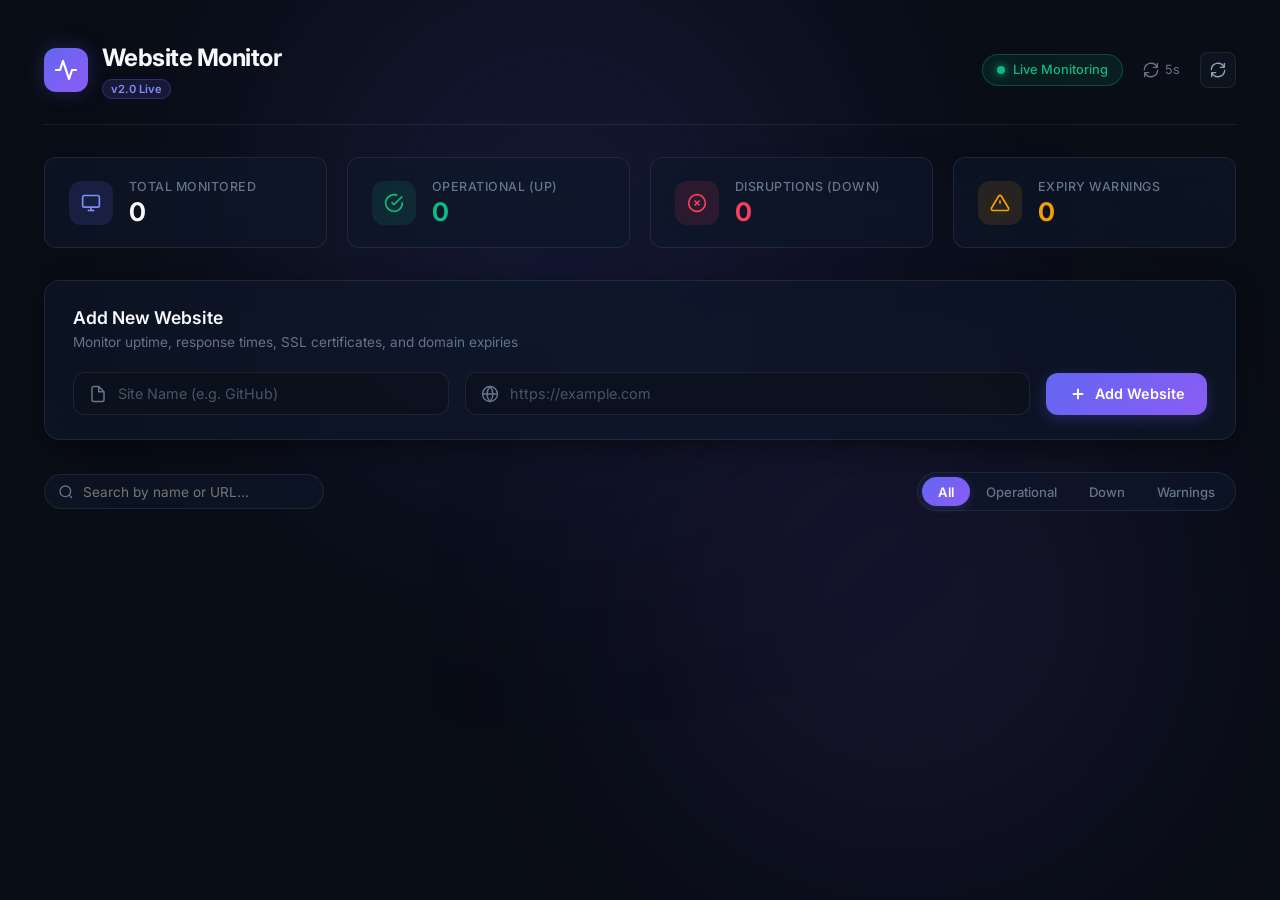
==== frontend/index.html @ 35b1d9a3 "Initial commit - uptime monitor" ====
<!DOCTYPE html>
<html lang="en">
<head>
    <meta charset="UTF-8">
    <meta name="viewport" content="width=device-width, initial-scale=1.0">
    <title>Website Monitor | Pinger</title>
    <!-- Google Fonts -->
    <link rel="preconnect" href="https://fonts.googleapis.com">
    <link rel="preconnect" href="https://fonts.gstatic.com" crossorigin>
    <link href="https://fonts.googleapis.com/css2?family=Inter:wght@300;400;500;600;700;800&display=swap" rel="stylesheet">
    <!-- Custom Styles -->
    <link rel="stylesheet" href="style.css?v=2">
<script src="app.js?v=2"></script>
</head>
<body>
    <!-- Background glow effects -->
    <div class="bg-glow bg-glow-1"></div>
    <div class="bg-glow bg-glow-2"></div>

    <div class="app-container">
        <!-- HEADER -->
        <header class="header">
            <div class="brand">
                <div class="logo-icon">
                    <svg width="24" height="24" viewBox="0 0 24 24" fill="none" stroke="currentColor" stroke-width="2.2" stroke-linecap="round" stroke-linejoin="round">
                        <polyline points="22 12 18 12 15 21 9 3 6 12 2 12"></polyline>
                    </svg>
                </div>
                <div class="brand-text">
                    <h1>Website Monitor</h1>
                    <span class="version-badge">v2.0 Live</span>
                </div>
            </div>
            <div class="header-controls">
                <div class="live-status">
                    <span class="pulse-dot"></span>
                    <span class="live-text">Live Monitoring</span>
                </div>
                <div class="refresh-indicator">
                    <svg class="refresh-spinner" width="16" height="16" viewBox="0 0 24 24" fill="none" stroke="currentColor" stroke-width="2" stroke-linecap="round" stroke-linejoin="round">
                        <path d="M21.5 2v6h-6M2.5 22v-6h6M2 11.5a10 10 0 0 1 18.8-4.3M22 12.5a10 10 0 0 1-18.8 4.2"/>
                    </svg>
                    <span id="countdownText">5s</span>
                </div>
                <button id="manualRefreshBtn" class="icon-btn" title="Refresh Now" onclick="forceRefresh()">
                    <svg width="16" height="16" viewBox="0 0 24 24" fill="none" stroke="currentColor" stroke-width="2" stroke-linecap="round" stroke-linejoin="round">
                        <path d="M21.5 2v6h-6M2.5 22v-6h6M2 11.5a10 10 0 0 1 18.8-4.3M22 12.5a10 10 0 0 1-18.8 4.2"/>
                    </svg>
                </button>
            </div>
        </header>

        <!-- DASHBOARD STATS OVERVIEW -->
        <section class="stats-section">
            <div class="stat-card">
                <div class="stat-icon icon-total">
                    <svg width="20" height="20" viewBox="0 0 24 24" fill="none" stroke="currentColor" stroke-width="2">
                        <rect x="2" y="3" width="20" height="14" rx="2" ry="2"></rect>
                        <line x1="8" y1="21" x2="16" y2="21"></line>
                        <line x1="12" y1="17" x2="12" y2="21"></line>
                    </svg>
                </div>
                <div class="stat-info">
                    <span class="stat-label">Total Monitored</span>
                    <span class="stat-value" id="statTotal">0</span>
                </div>
            </div>

            <div class="stat-card">
                <div class="stat-icon icon-up">
                    <svg width="20" height="20" viewBox="0 0 24 24" fill="none" stroke="currentColor" stroke-width="2">
                        <path d="M22 11.08V12a10 10 0 1 1-5.93-9.14"></path>
                        <polyline points="22 4 12 14.01 9 11.01"></polyline>
                    </svg>
                </div>
                <div class="stat-info">
                    <span class="stat-label">Operational (UP)</span>
                    <span class="stat-value text-success" id="statUp">0</span>
                </div>
            </div>

            <div class="stat-card">
                <div class="stat-icon icon-down">
                    <svg width="20" height="20" viewBox="0 0 24 24" fill="none" stroke="currentColor" stroke-width="2">
                        <circle cx="12" cy="12" r="10"></circle>
                        <line x1="15" y1="9" x2="9" y2="15"></line>
                        <line x1="9" y1="9" x2="15" y2="15"></line>
                    </svg>
                </div>
                <div class="stat-info">
                    <span class="stat-label">Disruptions (DOWN)</span>
                    <span class="stat-value text-danger" id="statDown">0</span>
                </div>
            </div>

            <div class="stat-card">
                <div class="stat-icon icon-warning">
                    <svg width="20" height="20" viewBox="0 0 24 24" fill="none" stroke="currentColor" stroke-width="2">
                        <path d="M10.29 3.86L1.82 18a2 2 0 0 0 1.71 3h16.94a2 2 0 0 0 1.71-3L13.71 3.86a2 2 0 0 0-3.42 0z"></path>
                        <line x1="12" y1="9" x2="12" y2="13"></line>
                        <line x1="12" y1="17" x2="12.01" y2="17"></line>
                    </svg>
                </div>
                <div class="stat-info">
                    <span class="stat-label">Expiry Warnings</span>
                    <span class="stat-value text-warning" id="statWarning">0</span>
                </div>
            </div>
        </section>

        <!-- ADD SITE FORM PANEL -->
        <section class="add-site-panel glass-panel">
            <div class="panel-header">
                <h3>Add New Website</h3>
                <p>Monitor uptime, response times, SSL certificates, and domain expiries</p>
            </div>
            <form id="addSiteForm" onsubmit="handleAddSite(event)" class="add-site-form">
                <div class="input-group">
                    <div class="input-icon">
                        <svg width="18" height="18" viewBox="0 0 24 24" fill="none" stroke="currentColor" stroke-width="2">
                            <path d="M13 2H6a2 2 0 0 0-2 2v16a2 2 0 0 0 2 2h12a2 2 0 0 0 2-2V9z"></path>
                            <polyline points="13 2 13 9 20 9"></polyline>
                        </svg>
                    </div>
                    <input type="text" id="siteName" placeholder="Site Name (e.g. GitHub)" required autocomplete="off">
                </div>

                <div class="input-group">
                    <div class="input-icon">
                        <svg width="18" height="18" viewBox="0 0 24 24" fill="none" stroke="currentColor" stroke-width="2">
                            <circle cx="12" cy="12" r="10"></circle>
                            <line x1="2" y1="12" x2="22" y2="12"></line>
                            <path d="M12 2a15.3 15.3 0 0 1 4 10 15.3 15.3 0 0 1-4 10 15.3 15.3 0 0 1-4-10 15.3 15.3 0 0 1 4-10z"></path>
                        </svg>
                    </div>
                    <input type="url" id="siteUrl" placeholder="https://example.com" required autocomplete="off">
                </div>

                <button type="submit" id="submitBtn" class="btn btn-primary">
                    <svg class="btn-icon" width="18" height="18" viewBox="0 0 24 24" fill="none" stroke="currentColor" stroke-width="2.5">
                        <line x1="12" y1="5" x2="12" y2="19"></line>
                        <line x1="5" y1="12" x2="19" y2="12"></line>
                    </svg>
                    <span>Add Website</span>
                </button>
            </form>
        </section>
        
        <!-- CONTROLS & FILTER TOOLBAR -->
        <section class="toolbar">
            <div class="search-box">
                <svg width="16" height="16" viewBox="0 0 24 24" fill="none" stroke="currentColor" stroke-width="2">
                    <circle cx="11" cy="11" r="8"></circle>
                    <line x1="21" y1="21" x2="16.65" y2="16.65"></line>
                </svg>
                <input type="text" id="searchInput" placeholder="Search by name or URL..." oninput="handleSearch()">
            </div>

            <div class="filter-tabs">
                <button class="filter-btn active" data-filter="all" onclick="setFilter('all')">All</button>
                <button class="filter-btn" data-filter="up" onclick="setFilter('up')">Operational</button>
                <button class="filter-btn" data-filter="down" onclick="setFilter('down')">Down</button>
                <button class="filter-btn" data-filter="warning" onclick="setFilter('warning')">Warnings</button>
            </div>
        </section>

        <!-- CARDS GRID -->
        <main class="main-content">
            <!-- Loading Skeleton -->
            <div id="loadingSkeleton" class="sites-grid hidden">
                <div class="card-skeleton"></div>
                <div class="card-skeleton"></div>
                <div class="card-skeleton"></div>
            </div>

            <!-- Empty State -->
            <div id="emptyState" class="empty-state hidden">
                <div class="empty-icon">
                    <svg width="48" height="48" viewBox="0 0 24 24" fill="none" stroke="currentColor" stroke-width="1.5">
                        <circle cx="12" cy="12" r="10"></circle>
                        <line x1="12" y1="8" x2="12" y2="12"></line>
                        <line x1="12" y1="16" x2="12.01" y2="16"></line>
                    </svg>
                </div>
                <h3>No websites found</h3>
                <p id="emptyStateMsg">Add your first website above to start monitoring status, SSL, and domain health.</p>
            </div>

            <!-- Sites Cards Grid -->
            <div class="sites-grid" id="sites"></div>


    <!-- ✅ LOGS MODAL OVERLAY VIEW -->
    <div id="logsModal" class="modal-backdrop hidden">
        <div class="modal glass-panel">
            <div class="modal-header" style="justify-content: space-between;">
                <h3 id="logsModalTitle" style="font-size: 1.15rem; font-weight: 700;">Site Logs</h3>
                <button class="icon-btn" onclick="closeLogs()" style="width: 32px; height: 32px; font-size: 1.2rem;">&times;</button>
            </div>
            <div class="modal-body" style="max-height: 60vh; overflow-y: auto;">
                <div id="logsContainer"></div>
            </div>
            <div class="modal-footer">
                <button class="btn btn-secondary" onclick="closeLogs()">Close</button>
            </div>
        </div>
    </div>
        </main>
    </div>

    <!-- DELETE CONFIRMATION MODAL -->
    <div id="deleteModal" class="modal-backdrop hidden">
        <div class="modal glass-panel">
            <div class="modal-header">
                <div class="modal-warning-icon">
                    <svg width="24" height="24" viewBox="0 0 24 24" fill="none" stroke="currentColor" stroke-width="2">
                        <path d="M3 6h18"></path>
                        <path d="M19 6v14a2 2 0 0 1-2 2H7a2 2 0 0 1-2-2V6m3 0V4a2 2 0 0 1 2-2h4a2 2 0 0 1 2 2v2"></path>
                    </svg>
                </div>
                <h3>Delete Website</h3>
            </div>
            <div class="modal-body">
                <p>Are you sure you want to delete <strong id="deleteTargetName">site</strong>?</p>
                <p class="modal-subtext">This action cannot be undone and monitoring history will be removed.</p>
            </div>
            <div class="modal-footer">
                <button class="btn btn-secondary" onclick="closeDeleteModal()">Cancel</button>
                <button class="btn btn-danger" id="confirmDeleteBtn">Delete Website</button>
            </div>
        </div>
    </div>

    <!-- TOAST NOTIFICATION CONTAINER -->
    <div id="toastContainer" class="toast-container"></div>

    <script src="app.js"></script>
</body>
</html>
---- frontend/style.css ----
/* ==========================================================================
   PINGER - MODERN DARK SAAS DASHBOARD STYLES
   ========================================================================== */

/* --------------------------------------------------------------------------
   1. DESIGN TOKENS & RESET
   -------------------------------------------------------------------------- */
:root {
    /* Color Palette */
    --bg-dark: #090d16;
    --bg-surface: rgba(15, 23, 42, 0.65);
    --bg-surface-hover: rgba(30, 41, 59, 0.75);
    --bg-card: rgba(17, 24, 39, 0.6);
    --bg-card-hover: rgba(30, 41, 59, 0.75);
    --bg-glass-modal: rgba(15, 23, 42, 0.85);

    /* Text Colors */
    --text-primary: #f8fafc;
    --text-secondary: #94a3b8;
    --text-muted: #64748b;
    --text-dim: #475569;

    /* Accent & Brand Colors */
    --primary: #6366f1;
    --primary-hover: #4f46e5;
    --primary-glow: rgba(99, 102, 241, 0.25);
    --accent-gradient: linear-gradient(135deg, #6366f1 0%, #8b5cf6 100%);
    --card-border-gradient: linear-gradient(135deg, rgba(255,255,255,0.12) 0%, rgba(255,255,255,0.03) 100%);

    /* Status Colors */
    --success: #10b981;
    --success-bg: rgba(16, 185, 129, 0.12);
    --success-border: rgba(16, 185, 129, 0.3);
    --success-glow: rgba(16, 185, 129, 0.25);

    --danger: #f43f5e;
    --danger-bg: rgba(244, 63, 94, 0.12);
    --danger-border: rgba(244, 63, 94, 0.3);
    --danger-glow: rgba(244, 63, 94, 0.25);

    --warning: #f59e0b;
    --warning-bg: rgba(245, 158, 11, 0.12);
    --warning-border: rgba(245, 158, 11, 0.3);
    --warning-glow: rgba(245, 158, 11, 0.25);

    /* Layout & Spacing */
    --border-radius-sm: 8px;
    --border-radius-md: 12px;
    --border-radius-lg: 16px;
    --border-radius-xl: 24px;
    --border-color: rgba(255, 255, 255, 0.08);
    --border-color-light: rgba(255, 255, 255, 0.12);

    /* Shadows & Effects */
    --shadow-sm: 0 2px 8px rgba(0, 0, 0, 0.3);
    --shadow-md: 0 8px 24px rgba(0, 0, 0, 0.4);
    --shadow-lg: 0 16px 40px rgba(0, 0, 0, 0.5);
    --glass-backdrop: blur(16px);
}

* {
    margin: 0;
    padding: 0;
    box-sizing: border-box;
}

body {
    font-family: 'Inter', -apple-system, BlinkMacSystemFont, 'Segoe UI', Roboto, sans-serif;
    background-color: var(--bg-dark);
    color: var(--text-primary);
    min-height: 100vh;
    line-height: 1.5;
    overflow-x: hidden;
    position: relative;
    -webkit-font-smoothing: antialiased;
}

/* Background Ambient Glows */
.bg-glow {
    position: fixed;
    border-radius: 50%;
    filter: blur(140px);
    z-index: 0;
    pointer-events: none;
    opacity: 0.35;
}

.bg-glow-1 {
    top: -10%;
    left: 20%;
    width: 600px;
    height: 600px;
    background: radial-gradient(circle, #6366f1 0%, rgba(99, 102, 241, 0) 70%);
}

.bg-glow-2 {
    bottom: 5%;
    right: 10%;
    width: 500px;
    height: 500px;
    background: radial-gradient(circle, #8b5cf6 0%, rgba(139, 92, 246, 0) 70%);
}

/* --------------------------------------------------------------------------
   2. MAIN CONTAINER & LAYOUT
   -------------------------------------------------------------------------- */
.app-container {
    max-width: 1240px;
    margin: 0 auto;
    padding: 2.5rem 1.5rem 4rem;
    position: relative;
    z-index: 1;
}

/* GLASS PANEL UTILITY */
.glass-panel {
    background: var(--bg-surface);
    backdrop-filter: var(--glass-backdrop);
    -webkit-backdrop-filter: var(--glass-backdrop);
    border: 1px solid var(--border-color);
    border-radius: var(--border-radius-lg);
    box-shadow: var(--shadow-md);
}

/* --------------------------------------------------------------------------
   3. HEADER BAR
   -------------------------------------------------------------------------- */
.header {
    display: flex;
    align-items: center;
    justify-content: space-between;
    margin-bottom: 2rem;
    padding-bottom: 1.5rem;
    border-bottom: 1px solid var(--border-color);
}

.brand {
    display: flex;
    align-items: center;
    gap: 0.85rem;
}

.logo-icon {
    width: 44px;
    height: 44px;
    border-radius: var(--border-radius-md);
    background: var(--accent-gradient);
    display: flex;
    align-items: center;
    justify-content: center;
    color: #ffffff;
    box-shadow: 0 0 20px var(--primary-glow);
}

.brand-text h1 {
    font-size: 1.5rem;
    font-weight: 700;
    letter-spacing: -0.02em;
    color: var(--text-primary);
    display: flex;
    align-items: center;
    gap: 0.5rem;
}

.version-badge {
    font-size: 0.7rem;
    font-weight: 600;
    background: rgba(99, 102, 241, 0.15);
    color: #818cf8;
    border: 1px solid rgba(99, 102, 241, 0.3);
    padding: 2px 8px;
    border-radius: 20px;
    vertical-align: middle;
}

.header-controls {
    display: flex;
    align-items: center;
    gap: 1.25rem;
}

.live-status {
    display: flex;
    align-items: center;
    gap: 0.5rem;
    background: rgba(16, 185, 129, 0.1);
    border: 1px solid var(--success-border);
    padding: 0.35rem 0.85rem;
    border-radius: 20px;
    font-size: 0.8rem;
    font-weight: 500;
    color: var(--success);
}

.pulse-dot {
    width: 8px;
    height: 8px;
    border-radius: 50%;
    background-color: var(--success);
    box-shadow: 0 0 10px var(--success);
    animation: pulse 1.8s infinite;
}

@keyframes pulse {
    0% { transform: scale(0.95); box-shadow: 0 0 0 0 rgba(16, 185, 129, 0.7); }
    70% { transform: scale(1.1); box-shadow: 0 0 0 8px rgba(16, 185, 129, 0); }
    100% { transform: scale(0.95); box-shadow: 0 0 0 0 rgba(16, 185, 129, 0); }
}

.refresh-indicator {
    display: flex;
    align-items: center;
    gap: 0.4rem;
    font-size: 0.8rem;
    color: var(--text-muted);
}

.refresh-spinner {
    animation: spin 8s linear infinite;
}

@keyframes spin {
    from { transform: rotate(0deg); }
    to { transform: rotate(360deg); }
}

.icon-btn {
    background: var(--bg-card);
    border: 1px solid var(--border-color);
    color: var(--text-secondary);
    width: 36px;
    height: 36px;
    border-radius: var(--border-radius-sm);
    display: flex;
    align-items: center;
    justify-content: center;
    cursor: pointer;
    transition: all 0.2s ease;
}

.icon-btn:hover {
    background: var(--bg-card-hover);
    color: var(--text-primary);
    border-color: var(--border-color-light);
    transform: translateY(-1px);
}

/* --------------------------------------------------------------------------
   4. STATS SECTION
   -------------------------------------------------------------------------- */
.stats-section {
    display: grid;
    grid-template-columns: repeat(4, 1fr);
    gap: 1.25rem;
    margin-bottom: 2rem;
}

.stat-card {
    background: var(--bg-surface);
    backdrop-filter: var(--glass-backdrop);
    border: 1px solid var(--border-color);
    border-radius: var(--border-radius-md);
    padding: 1.25rem 1.5rem;
    display: flex;
    align-items: center;
    gap: 1rem;
    transition: all 0.25s ease;
}

.stat-card:hover {
    border-color: var(--border-color-light);
    transform: translateY(-2px);
    box-shadow: var(--shadow-sm);
}

.stat-icon {
    width: 44px;
    height: 44px;
    border-radius: var(--border-radius-md);
    display: flex;
    align-items: center;
    justify-content: center;
    flex-shrink: 0;
}

.icon-total { background: rgba(99, 102, 241, 0.15); color: #818cf8; }
.icon-up { background: var(--success-bg); color: var(--success); }
.icon-down { background: var(--danger-bg); color: var(--danger); }
.icon-warning { background: var(--warning-bg); color: var(--warning); }

.stat-info {
    display: flex;
    flex-direction: column;
}

.stat-label {
    font-size: 0.78rem;
    font-weight: 500;
    color: var(--text-muted);
    text-transform: uppercase;
    letter-spacing: 0.04em;
}

.stat-value {
    font-size: 1.6rem;
    font-weight: 700;
    color: var(--text-primary);
    line-height: 1.2;
}

.text-success { color: var(--success); }
.text-danger { color: var(--danger); }
.text-warning { color: var(--warning); }

/* --------------------------------------------------------------------------
   5. ADD SITE PANEL
   -------------------------------------------------------------------------- */
.add-site-panel {
    padding: 1.5rem 1.75rem;
    margin-bottom: 2rem;
}

.panel-header {
    margin-bottom: 1.25rem;
}

.panel-header h3 {
    font-size: 1.1rem;
    font-weight: 600;
    color: var(--text-primary);
}

.panel-header p {
    font-size: 0.85rem;
    color: var(--text-muted);
}

.add-site-form {
    display: grid;
    grid-template-columns: 1fr 1.5fr auto;
    gap: 1rem;
    align-items: center;
}

.input-group {
    position: relative;
    display: flex;
    align-items: center;
}

.input-icon {
    position: absolute;
    left: 1rem;
    color: var(--text-muted);
    pointer-events: none;
    display: flex;
    align-items: center;
}

.input-group input {
    width: 100%;
    padding: 0.75rem 1rem 0.75rem 2.75rem;
    background: rgba(10, 15, 26, 0.6);
    border: 1px solid var(--border-color);
    border-radius: var(--border-radius-md);
    color: var(--text-primary);
    font-size: 0.9rem;
    font-family: inherit;
    transition: all 0.2s ease;
}

.input-group input:focus {
    outline: none;
    border-color: var(--primary);
    box-shadow: 0 0 0 3px var(--primary-glow);
    background: rgba(15, 23, 42, 0.8);
}

.input-group input::placeholder {
    color: var(--text-dim);
}

/* BUTTON STYLES */
.btn {
    display: inline-flex;
    align-items: center;
    justify-content: center;
    gap: 0.5rem;
    padding: 0.75rem 1.4rem;
    font-size: 0.9rem;
    font-weight: 600;
    border-radius: var(--border-radius-md);
    border: none;
    cursor: pointer;
    transition: all 0.2s cubic-bezier(0.4, 0, 0.2, 1);
    font-family: inherit;
    white-space: nowrap;
}

.btn-primary {
    background: var(--accent-gradient);
    color: #ffffff;
    box-shadow: 0 4px 14px var(--primary-glow);
}

.btn-primary:hover {
    transform: translateY(-2px);
    box-shadow: 0 6px 20px rgba(99, 102, 241, 0.4);
    opacity: 0.95;
}

.btn-primary:active {
    transform: translateY(0);
}

.btn-secondary {
    background: rgba(255, 255, 255, 0.05);
    color: var(--text-secondary);
    border: 1px solid var(--border-color);
}

.btn-secondary:hover {
    background: rgba(255, 255, 255, 0.1);
    color: var(--text-primary);
}

.btn-danger {
    background: var(--danger);
    color: #ffffff;
    box-shadow: 0 4px 14px var(--danger-glow);
}

.btn-danger:hover {
    background: #e11d48;
    transform: translateY(-1px);
}

/* --------------------------------------------------------------------------
   6. TOOLBAR & FILTERS
   -------------------------------------------------------------------------- */
.toolbar {
    display: flex;
    align-items: center;
    justify-content: space-between;
    gap: 1rem;
    margin-bottom: 1.5rem;
}

.search-box {
    position: relative;
    display: flex;
    align-items: center;
    min-width: 280px;
}

.search-box svg {
    position: absolute;
    left: 0.85rem;
    color: var(--text-muted);
}

.search-box input {
    width: 100%;
    padding: 0.55rem 1rem 0.55rem 2.4rem;
    background: var(--bg-surface);
    border: 1px solid var(--border-color);
    border-radius: 30px;
    color: var(--text-primary);
    font-size: 0.85rem;
    font-family: inherit;
    transition: all 0.2s ease;
}

.search-box input:focus {
    outline: none;
    border-color: var(--primary);
    box-shadow: 0 0 0 3px var(--primary-glow);
}

.filter-tabs {
    display: flex;
    background: var(--bg-surface);
    padding: 4px;
    border-radius: 30px;
    border: 1px solid var(--border-color);
}

.filter-btn {
    background: transparent;
    border: none;
    color: var(--text-muted);
    padding: 0.4rem 1rem;
    font-size: 0.82rem;
    font-weight: 500;
    border-radius: 20px;
    cursor: pointer;
    transition: all 0.2s ease;
    font-family: inherit;
}

.filter-btn:hover {
    color: var(--text-primary);
}

.filter-btn.active {
    background: var(--accent-gradient);
    color: #ffffff;
    font-weight: 600;
    box-shadow: 0 2px 8px var(--primary-glow);
}

/* --------------------------------------------------------------------------
   7. SITES GRID & CARDS
   -------------------------------------------------------------------------- */
.sites-grid {
    display: grid;
    grid-template-columns: repeat(auto-fill, minmax(350px, 1fr));
    gap: 1.5rem;
}

.site-card {
    background: var(--bg-card);
    backdrop-filter: var(--glass-backdrop);
    -webkit-backdrop-filter: var(--glass-backdrop);
    border: 1px solid var(--border-color);
    border-radius: var(--border-radius-lg);
    padding: 1.5rem;
    display: flex;
    flex-direction: column;
    gap: 1.2rem;
    position: relative;
    overflow: hidden;
    transition: all 0.3s cubic-bezier(0.4, 0, 0.2, 1);
    animation: cardFadeIn 0.4s ease forwards;
}

@keyframes cardFadeIn {
    from { opacity: 0; transform: translateY(12px); }
    to { opacity: 1; transform: translateY(0); }
}

.site-card::before {
    content: '';
    position: absolute;
    top: 0;
    left: 0;
    width: 4px;
    height: 100%;
    background: var(--text-muted);
    transition: background 0.3s ease;
}

.site-card.status-up::before { background: var(--success); }
.site-card.status-down::before { background: var(--danger); }
.site-card.status-pending::before { background: var(--warning); }

.site-card:hover {
    background: var(--bg-card-hover);
    border-color: rgba(255, 255, 255, 0.15);
    transform: translateY(-4px);
    box-shadow: 0 12px 30px rgba(0, 0, 0, 0.45);
}

/* Card Top Bar */
.card-header {
    display: flex;
    align-items: flex-start;
    justify-content: space-between;
    gap: 0.75rem;
}

.site-main-info {
    display: flex;
    align-items: center;
    gap: 0.85rem;
}

.site-favicon {
    width: 38px;
    height: 38px;
    border-radius: var(--border-radius-sm);
    background: rgba(255, 255, 255, 0.05);
    border: 1px solid var(--border-color);
    display: flex;
    align-items: center;
    justify-content: center;
    flex-shrink: 0;
    overflow: hidden;
}

.site-favicon img {
    width: 20px;
    height: 20px;
    object-fit: contain;
}

.site-details {
    display: flex;
    flex-direction: column;
}

.site-title {
    font-size: 1.05rem;
    font-weight: 700;
    color: var(--text-primary);
    line-height: 1.3;
}

.site-link {
    font-size: 0.82rem;
    color: var(--text-secondary);
    text-decoration: none;
    display: inline-flex;
    align-items: center;
    gap: 0.3rem;
    transition: color 0.2s ease;
    word-break: break-all;
}

.site-link:hover {
    color: #818cf8;
    text-decoration: underline;
}

/* Status Badges */
.status-badge {
    display: inline-flex;
    align-items: center;
    gap: 0.4rem;
    padding: 0.3rem 0.75rem;
    border-radius: 20px;
    font-size: 0.75rem;
    font-weight: 700;
    letter-spacing: 0.03em;
    text-transform: uppercase;
    flex-shrink: 0;
}

.badge-up {
    background: var(--success-bg);
    color: var(--success);
    border: 1px solid var(--success-border);
    box-shadow: 0 0 12px rgba(16, 185, 129, 0.15);
}

.badge-up .status-dot {
    width: 6px;
    height: 6px;
    border-radius: 50%;
    background: var(--success);
    box-shadow: 0 0 6px var(--success);
}

.badge-down {
    background: var(--danger-bg);
    color: var(--danger);
    border: 1px solid var(--danger-border);
    box-shadow: 0 0 12px rgba(244, 63, 94, 0.15);
    animation: alertPulse 1.5s infinite;
}

@keyframes alertPulse {
    0% { opacity: 0.85; }
    50% { opacity: 1; box-shadow: 0 0 16px rgba(244, 63, 94, 0.4); }
    100% { opacity: 0.85; }
}

.badge-down .status-dot {
    width: 6px;
    height: 6px;
    border-radius: 50%;
    background: var(--danger);
}

.badge-pending {
    background: var(--warning-bg);
    color: var(--warning);
    border: 1px solid var(--warning-border);
}

/* Card Metrics Grid */
.card-metrics {
    display: grid;
    grid-template-columns: repeat(3, 1fr);
    gap: 0.6rem;
    background: rgba(10, 15, 26, 0.4);
    border: 1px solid rgba(255, 255, 255, 0.04);
    border-radius: var(--border-radius-md);
    padding: 0.85rem;
}

.metric-item {
    display: flex;
    flex-direction: column;
    align-items: center;
    text-align: center;
}

.metric-label {
    font-size: 0.7rem;
    font-weight: 500;
    color: var(--text-muted);
    margin-bottom: 0.2rem;
    text-transform: uppercase;
    letter-spacing: 0.02em;
}

.metric-value {
    font-size: 0.92rem;
    font-weight: 700;
    color: var(--text-primary);
}

/* Warning Highlights for SSL / Domain */
.metric-warning {
    color: var(--warning) !important;
    font-weight: 800;
    display: inline-flex;
    align-items: center;
    gap: 0.2rem;
}

.metric-danger {
    color: var(--danger) !important;
    font-weight: 800;
}

/* Card Footer */
.card-footer {
    display: flex;
    align-items: center;
    justify-content: space-between;
    padding-top: 0.75rem;
    border-top: 1px solid var(--border-color);
}

.last-checked {
    font-size: 0.78rem;
    color: var(--text-muted);
    display: flex;
    align-items: center;
    gap: 0.35rem;
}

.btn-card-delete {
    background: transparent;
    border: 1px solid transparent;
    color: var(--text-muted);
    padding: 0.35rem 0.65rem;
    border-radius: var(--border-radius-sm);
    cursor: pointer;
    display: flex;
    align-items: center;
    gap: 0.35rem;
    font-size: 0.78rem;
    font-weight: 500;
    transition: all 0.2s ease;
    font-family: inherit;
}

.btn-card-delete:hover {
    background: var(--danger-bg);
    color: var(--danger);
    border-color: var(--danger-border);
}

/* --------------------------------------------------------------------------
   8. SKELETON & EMPTY STATES
   -------------------------------------------------------------------------- */
.card-skeleton {
    height: 190px;
    background: linear-gradient(90deg, rgba(255,255,255,0.03) 25%, rgba(255,255,255,0.07) 50%, rgba(255,255,255,0.03) 75%);
    background-size: 200% 100%;
    animation: skeletonLoading 1.5s infinite;
    border-radius: var(--border-radius-lg);
    border: 1px solid var(--border-color);
}

@keyframes skeletonLoading {
    0% { background-position: 200% 0; }
    100% { background-position: -200% 0; }
}

.empty-state {
    text-align: center;
    padding: 4rem 2rem;
    background: var(--bg-surface);
    border: 1px dashed var(--border-color-light);
    border-radius: var(--border-radius-xl);
    max-width: 500px;
    margin: 2rem auto;
}
.sites-grid {
    display: grid;
    grid-template-columns: repeat(auto-fill, minmax(280px, 1fr));
    gap: 16px;
}

.site-card {
    background: rgba(255,255,255,0.03);
    border-radius: 12px;
    padding: 16px;
    cursor: pointer;
    transition: 0.2s;
}

.site-card:hover {
    transform: translateY(-3px);
    background: rgba(255,255,255,0.06);
}

.site-header {
    display: flex;
    justify-content: space-between;
    align-items: center;
    margin-bottom: 12px;
}

.site-url {
    color: #f8fafc;
    font-weight: 700;
    font-size: 1rem;
    text-decoration: none;
}
.site-url:hover {
    color: #818cf8;
    text-decoration: underline;
}

.badge {
    padding: 4px 10px;
    border-radius: 20px;
    font-size: 0.75rem;
    font-weight: 700;
    text-transform: uppercase;
    letter-spacing: 0.03em;
}
.badge.up { color: #10b981; background: rgba(16, 185, 129, 0.15); border: 1px solid rgba(16, 185, 129, 0.3); }
.badge.down { color: #f43f5e; background: rgba(244, 63, 94, 0.15); border: 1px solid rgba(244, 63, 94, 0.3); }
.badge.warn { color: #f59e0b; background: rgba(245, 158, 11, 0.15); border: 1px solid rgba(245, 158, 11, 0.3); }

.metrics {
    display: grid;
    grid-template-columns: repeat(3, 1fr);
    gap: 8px;
    margin-top: 12px;
    background: rgba(10, 15, 26, 0.5);
    padding: 10px 12px;
    border-radius: 8px;
    border: 1px solid rgba(255, 255, 255, 0.05);
}

.metrics div {
    display: flex;
    flex-direction: column;
    align-items: center;
    text-align: center;
}

.metrics span {
    font-size: 0.7rem;
    color: #94a3b8;
    text-transform: uppercase;
    font-weight: 500;
    margin-bottom: 2px;
}

.metrics strong {
    font-size: 0.88rem;
    color: #f8fafc;
    font-weight: 700;
}

.meta {
    margin-top: 12px;
    padding-top: 8px;
    border-top: 1px solid rgba(255, 255, 255, 0.06);
    font-size: 0.75rem;
    color: #64748b;
}

.empty-icon {
    width: 72px;
    height: 72px;
    border-radius: 50%;
    background: rgba(99, 102, 241, 0.1);
    color: var(--primary);
    display: flex;
    align-items: center;
    justify-content: center;
    margin: 0 auto 1.25rem;
}

.empty-state h3 {
    font-size: 1.2rem;
    font-weight: 700;
    color: var(--text-primary);
    margin-bottom: 0.5rem;
}

.empty-state p {
    font-size: 0.9rem;
    color: var(--text-muted);
}

.hidden {
    display: none !important;
}

/* --------------------------------------------------------------------------
   9. MODAL & TOASTS
   -------------------------------------------------------------------------- */
.modal-backdrop {
    position: fixed;
    top: 0;
    left: 0;
    width: 100vw;
    height: 100vh;
    background: rgba(0, 0, 0, 0.7);
    backdrop-filter: blur(8px);
    z-index: 1000;
    display: flex;
    align-items: center;
    justify-content: center;
    padding: 1.5rem;
    animation: fadeIn 0.2s ease;
}

@keyframes fadeIn {
    from { opacity: 0; }
    to { opacity: 1; }
}

.modal {
    max-width: 440px;
    width: 100%;
    padding: 1.75rem;
    background: var(--bg-glass-modal);
    border: 1px solid var(--border-color-light);
    border-radius: var(--border-radius-xl);
    box-shadow: var(--shadow-lg);
}

.modal-header {
    display: flex;
    align-items: center;
    gap: 0.75rem;
    margin-bottom: 1rem;
}

.modal-warning-icon {
    width: 40px;
    height: 40px;
    border-radius: 50%;
    background: var(--danger-bg);
    color: var(--danger);
    display: flex;
    align-items: center;
    justify-content: center;
    flex-shrink: 0;
}
/* LOGS INSIDE CARD */
.logs {
    margin-top: 10px;
    padding: 10px;
    border-top: 1px solid rgba(255,255,255,0.1);
    font-size: 12px;
}

.log-item {
    margin-bottom: 8px;
    padding: 6px;
    background: rgba(255,255,255,0.05);
    border-radius: 6px;
}

.hidden {
    display: none;
}
.modal-header h3 {
    font-size: 1.15rem;
    font-weight: 700;
}

.modal-body p {
    font-size: 0.92rem;
    color: var(--text-secondary);
    margin-bottom: 0.5rem;
}

.modal-subtext {
    font-size: 0.82rem !important;
    color: var(--text-muted) !important;
}

.modal-footer {
    display: flex;
    align-items: center;
    justify-content: flex-end;
    gap: 0.75rem;
    margin-top: 1.5rem;
}

/* TOASTS */
.toast-container {
    position: fixed;
    bottom: 2rem;
    right: 2rem;
    display: flex;
    flex-direction: column;
    gap: 0.75rem;
    z-index: 1100;
    pointer-events: none;
}

.toast {
    pointer-events: auto;
    background: rgba(15, 23, 42, 0.92);
    backdrop-filter: var(--glass-backdrop);
    border: 1px solid var(--border-color-light);
    padding: 0.85rem 1.25rem;
    border-radius: var(--border-radius-md);
    color: var(--text-primary);
    font-size: 0.88rem;
    font-weight: 500;
    display: flex;
    align-items: center;
    gap: 0.65rem;
    box-shadow: var(--shadow-md);
    animation: toastSlideIn 0.3s cubic-bezier(0.4, 0, 0.2, 1) forwards;
}

@keyframes toastSlideIn {
    from { opacity: 0; transform: translateX(40px); }
    to { opacity: 1; transform: translateX(0); }
}

.toast-success { border-left: 4px solid var(--success); }
.toast-danger { border-left: 4px solid var(--danger); }
.toast-info { border-left: 4px solid var(--primary); }

/* --------------------------------------------------------------------------
   10. RESPONSIVE BREAKPOINTS
   -------------------------------------------------------------------------- */
@media (max-width: 992px) {
    .stats-section {
        grid-template-columns: repeat(2, 1fr);
    }
    .add-site-form {
        grid-template-columns: 1fr;
    }
}

@media (max-width: 640px) {
    .app-container {
        padding: 1.25rem 1rem 3rem;
    }
    .header {
        flex-direction: column;
        align-items: flex-start;
        gap: 1rem;
    }
    .header-controls {
        width: 100%;
        justify-content: space-between;
    }
    .stats-section {
        grid-template-columns: 1fr;
    }
    .toolbar {
        flex-direction: column;
        align-items: stretch;
    }
    .search-box {
        min-width: 100%;
    }
    .filter-tabs {
        width: 100%;
        justify-content: space-between;
    }
    .sites-grid {
        grid-template-columns: 1fr;
    }
}
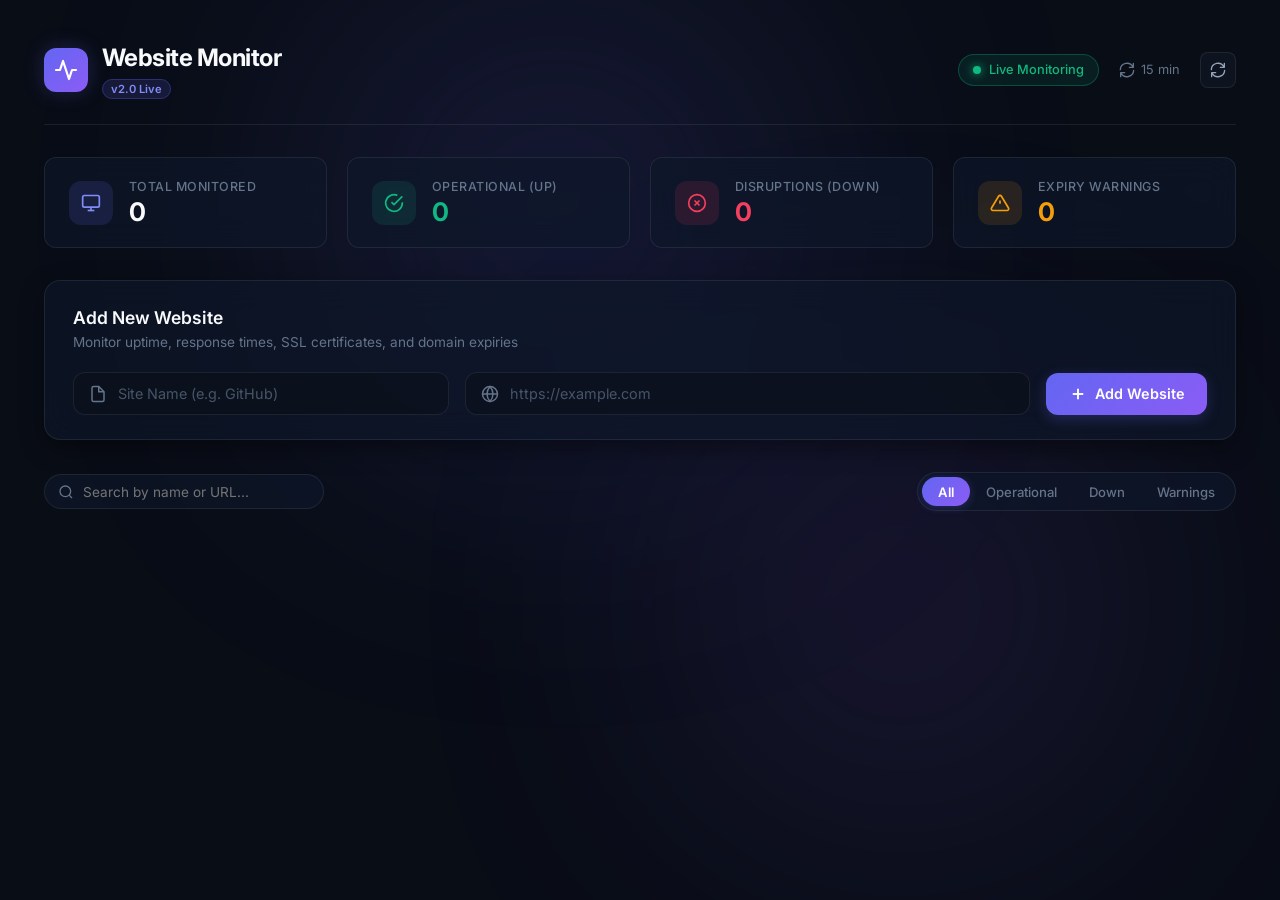
==== commit 2619f531: "feat: optimize monitoring interval and fix frontend behavior - increased worker interval to 15 minut" ====
--- a/frontend/index.html
+++ b/frontend/index.html
@@ -40,7 +40,7 @@
                     <svg class="refresh-spinner" width="16" height="16" viewBox="0 0 24 24" fill="none" stroke="currentColor" stroke-width="2" stroke-linecap="round" stroke-linejoin="round">
                         <path d="M21.5 2v6h-6M2.5 22v-6h6M2 11.5a10 10 0 0 1 18.8-4.3M22 12.5a10 10 0 0 1-18.8 4.2"/>
                     </svg>
-                    <span id="countdownText">5s</span>
+                    <span id="countdownText">15 min</span>
                 </div>
                 <button id="manualRefreshBtn" class="icon-btn" title="Refresh Now" onclick="forceRefresh()">
                     <svg width="16" height="16" viewBox="0 0 24 24" fill="none" stroke="currentColor" stroke-width="2" stroke-linecap="round" stroke-linejoin="round">
@@ -234,6 +234,6 @@
     <!-- TOAST NOTIFICATION CONTAINER -->
     <div id="toastContainer" class="toast-container"></div>
 
-    <script src="app.js"></script>
+    
 </body>
 </html>
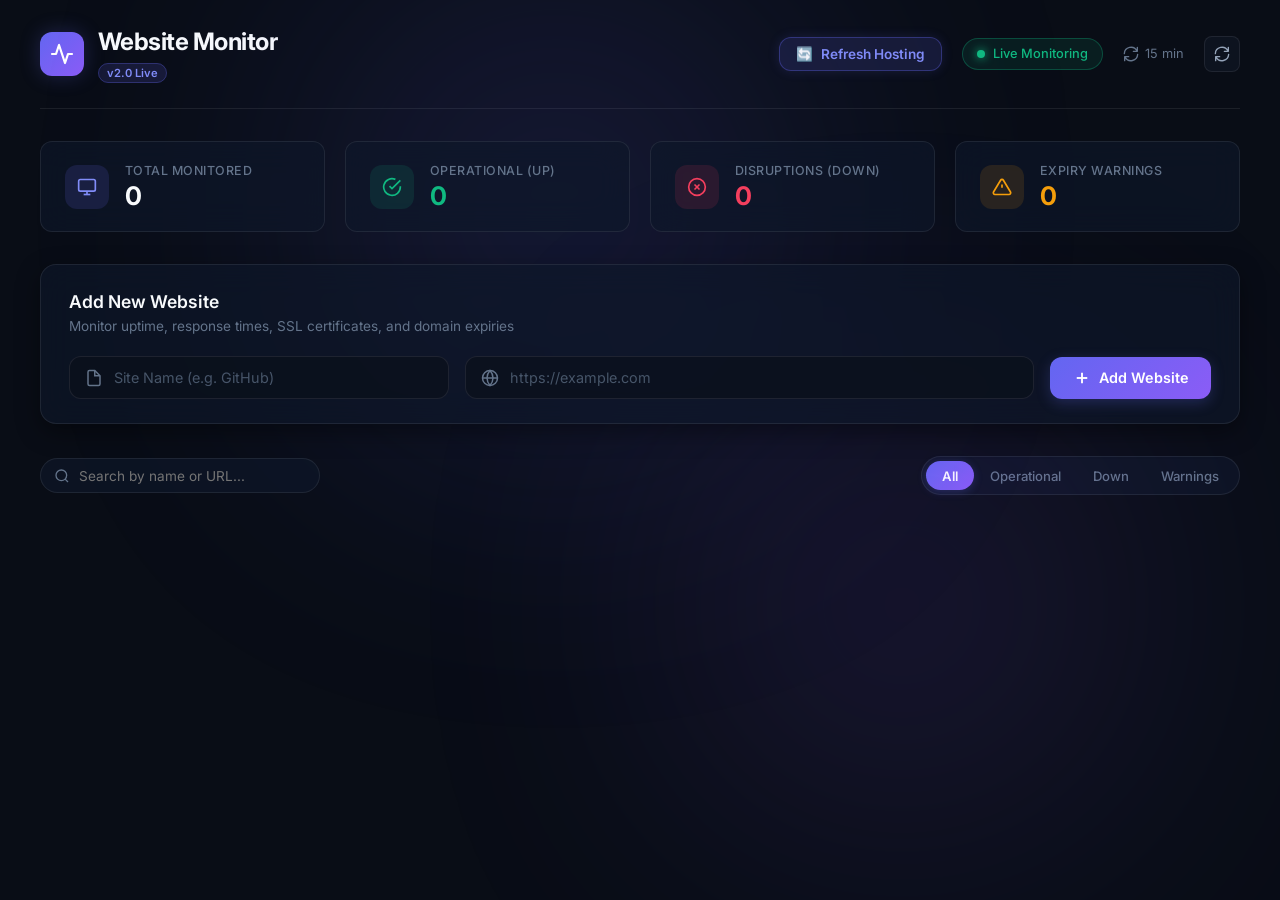
==== commit 42b8f614: "feat: improve monitoring accuracy, hosting detection, and UI dashboard consistency" ====
--- a/frontend/index.html
+++ b/frontend/index.html
@@ -32,6 +32,10 @@
                 </div>
             </div>
             <div class="header-controls">
+                <button id="refreshHostingBtn" class="btn-refresh-hosting" onclick="handleRefreshHosting()" title="Recompute Hosting Provider for all sites">
+                    <span id="refreshHostingIcon">🔄</span>
+                    <span id="refreshHostingText">Refresh Hosting</span>
+                </button>
                 <div class="live-status">
                     <span class="pulse-dot"></span>
                     <span class="live-text">Live Monitoring</span>
--- a/frontend/style.css
+++ b/frontend/style.css
@@ -105,11 +105,9 @@
    2. MAIN CONTAINER & LAYOUT
    -------------------------------------------------------------------------- */
 .app-container {
-    max-width: 1240px;
-    margin: 0 auto;
-    padding: 2.5rem 1.5rem 4rem;
-    position: relative;
-    z-index: 1;
+    width: 100%;
+    max-width: 100%;   /* remove restriction */
+    padding: 24px 40px 48px;
 }
 
 /* GLASS PANEL UTILITY */
@@ -243,6 +241,44 @@
     color: var(--text-primary);
     border-color: var(--border-color-light);
     transform: translateY(-1px);
+}
+
+/* REFRESH HOSTING BUTTON */
+.btn-refresh-hosting {
+    background: rgba(99, 102, 241, 0.15);
+    color: #818cf8;
+    border: 1px solid rgba(99, 102, 241, 0.35);
+    border-radius: var(--border-radius-md);
+    padding: 0.5rem 1rem;
+    font-size: 0.85rem;
+    font-weight: 600;
+    display: inline-flex;
+    align-items: center;
+    gap: 0.5rem;
+    cursor: pointer;
+    transition: all 0.25s cubic-bezier(0.4, 0, 0.2, 1);
+    box-shadow: 0 0 12px rgba(99, 102, 241, 0.15);
+    font-family: inherit;
+}
+
+.btn-refresh-hosting:hover:not(:disabled) {
+    background: rgba(99, 102, 241, 0.25);
+    color: #ffffff;
+    border-color: rgba(99, 102, 241, 0.6);
+    box-shadow: 0 0 18px rgba(99, 102, 241, 0.35);
+    transform: translateY(-1px);
+}
+
+.btn-refresh-hosting:disabled {
+    opacity: 0.65;
+    cursor: not-allowed;
+    box-shadow: none;
+    transform: none;
+}
+
+.spin-icon {
+    display: inline-block;
+    animation: spin 1s linear infinite;
 }
 
 /* --------------------------------------------------------------------------
@@ -514,8 +550,10 @@
    -------------------------------------------------------------------------- */
 .sites-grid {
     display: grid;
-    grid-template-columns: repeat(auto-fill, minmax(350px, 1fr));
-    gap: 1.5rem;
+    grid-template-columns: repeat(6, 1fr);
+    gap: 24px;
+    width: 100%;
+    box-sizing: border-box;
 }
 
 .site-card {
@@ -523,15 +561,20 @@
     backdrop-filter: var(--glass-backdrop);
     -webkit-backdrop-filter: var(--glass-backdrop);
     border: 1px solid var(--border-color);
-    border-radius: var(--border-radius-lg);
-    padding: 1.5rem;
+    padding: 20px;
+    border-radius: 16px;
     display: flex;
     flex-direction: column;
-    gap: 1.2rem;
+    justify-content: space-between;
+    gap: 12px;
     position: relative;
     overflow: hidden;
-    transition: all 0.3s cubic-bezier(0.4, 0, 0.2, 1);
-    animation: cardFadeIn 0.4s ease forwards;
+    cursor: pointer;
+    transition: transform 0.2s cubic-bezier(0.4, 0, 0.2, 1),
+                background-color 0.2s ease,
+                border-color 0.2s ease,
+                box-shadow 0.2s ease;
+    animation: cardFadeIn 0.35s ease forwards;
 }
 
 @keyframes cardFadeIn {
@@ -607,7 +650,8 @@
 }
 
 .site-link {
-    font-size: 0.82rem;
+    font-size: 15px;
+    font-weight: 600;
     color: var(--text-secondary);
     text-decoration: none;
     display: inline-flex;
@@ -790,24 +834,7 @@
     max-width: 500px;
     margin: 2rem auto;
 }
-.sites-grid {
-    display: grid;
-    grid-template-columns: repeat(auto-fill, minmax(280px, 1fr));
-    gap: 16px;
-}
-
-.site-card {
-    background: rgba(255,255,255,0.03);
-    border-radius: 12px;
-    padding: 16px;
-    cursor: pointer;
-    transition: 0.2s;
-}
-
-.site-card:hover {
-    transform: translateY(-3px);
-    background: rgba(255,255,255,0.06);
-}
+
 
 .site-header {
     display: flex;
@@ -819,7 +846,7 @@
 .site-url {
     color: #f8fafc;
     font-weight: 700;
-    font-size: 1rem;
+    font-size: 20px;
     text-decoration: none;
 }
 .site-url:hover {
@@ -838,7 +865,16 @@
 .badge.up { color: #10b981; background: rgba(16, 185, 129, 0.15); border: 1px solid rgba(16, 185, 129, 0.3); }
 .badge.down { color: #f43f5e; background: rgba(244, 63, 94, 0.15); border: 1px solid rgba(244, 63, 94, 0.3); }
 .badge.warn { color: #f59e0b; background: rgba(245, 158, 11, 0.15); border: 1px solid rgba(245, 158, 11, 0.3); }
-
+.metric strong {
+    display: block;
+    word-break: break-word;     /* breaks long text nicely */
+    white-space: normal;        /* allows wrapping */
+    line-height: 1.4;
+}
+
+.metric {
+    min-width: 0;               /* prevents overflow issues in flex/grid */
+}
 .metrics {
     display: grid;
     grid-template-columns: repeat(3, 1fr);
@@ -858,7 +894,8 @@
 }
 
 .metrics span {
-    font-size: 0.7rem;
+    font-size: 13px;
+    
     color: #94a3b8;
     text-transform: uppercase;
     font-weight: 500;
@@ -869,6 +906,19 @@
     font-size: 0.88rem;
     color: #f8fafc;
     font-weight: 700;
+}
+
+/* Expiry urgency colors with proper specificity (0, 2, 1) */
+.metrics strong.metric-safe {
+    color: #22c55e;
+}
+
+.metrics strong.metric-warning {
+    color: #f59e0b;
+}
+
+.metrics strong.metric-danger {
+    color: #ef4444;
 }
 
 .meta {
@@ -1051,14 +1101,14 @@
     }
 }
 
-@media (max-width: 640px) {
+@media (max-width: 600px) {
     .app-container {
-        padding: 1.25rem 1rem 3rem;
+        padding: 16px 12px 32px;
     }
     .header {
         flex-direction: column;
         align-items: flex-start;
-        gap: 1rem;
+        gap: 16px;
     }
     .header-controls {
         width: 100%;
@@ -1070,6 +1120,7 @@
     .toolbar {
         flex-direction: column;
         align-items: stretch;
+        gap: 12px;
     }
     .search-box {
         min-width: 100%;
@@ -1081,4 +1132,485 @@
     .sites-grid {
         grid-template-columns: 1fr;
     }
-}
+    .metrics {
+        grid-template-columns: repeat(2, 1fr);
+    }
+}
+.delete-btn {
+    display: flex;
+    align-items: center;
+    justify-content: center;
+
+    width: 36px;
+    height: 36px;
+
+    border-radius: 50%;
+
+    background: rgba(255, 255, 255, 0.04);
+    backdrop-filter: blur(6px);
+
+    border: 1px solid rgba(255, 255, 255, 0.08);
+
+    color: #9aa4b2;
+    cursor: pointer;
+
+    transition: all 0.25s ease;
+}
+
+.delete-btn svg {
+    width: 16px;
+    height: 16px;
+}
+
+.delete-btn:hover {
+    background: rgba(255, 77, 79, 0.12);
+    border-color: rgba(255, 77, 79, 0.5);
+    color: #ff4d4f;
+
+    box-shadow: 0 0 10px rgba(255, 77, 79, 0.25);
+}
+.delete-btn {
+    opacity: 1 !important;
+    transform: scale(1) !important;
+    visibility: visible !important;
+}
+.hosting-row {
+    grid-column: 1 / -1;   /* full width */
+
+    display: flex;         /* inline layout */
+    align-items: center;
+    gap: 6px;
+
+    margin-top: 4px;
+}
+
+/* label */
+.hosting-label {
+    color: #94a3b8;
+    font-size: 12px;
+    font-weight: 500;
+}
+
+/* value */
+.hosting-value {
+    color: #e5e7eb;
+    font-size: 13px;
+    font-weight: 600;
+
+    white-space: nowrap;
+    overflow: hidden;
+    text-overflow: ellipsis;
+
+    flex: 1;
+    min-width: 0;
+}
+.meta-row {
+    display: flex;
+    align-items: center;
+    gap: 6px;
+}
+
+/* label like LATENCY/SSL style */
+.meta-label {
+    color: #8b9bb4;
+    font-size: 13px;
+    font-weight: 500;
+    min-width: 110px; /* 👈 KEY for alignment */
+}
+
+/* value like numbers */
+.meta-value {
+    color: #e6edf3;
+    font-size: 13px;
+    font-weight: 600;
+
+    flex: 1;
+    white-space: nowrap;
+    overflow: hidden;
+    text-overflow: ellipsis;
+}
+/* --------------------------------------------------------------------------
+   11. SITE DETAILS PAGE (site.html) STYLES
+   -------------------------------------------------------------------------- */
+
+.back-btn, .icon-link-btn {
+    display: inline-flex;
+    align-items: center;
+    gap: 0.5rem;
+    padding: 0.55rem 1rem;
+    font-size: 0.85rem;
+    font-weight: 600;
+    text-decoration: none;
+    border-radius: var(--border-radius-md);
+    transition: all 0.2s ease;
+}
+
+.back-btn:hover, .icon-link-btn:hover {
+    background: rgba(255, 255, 255, 0.12);
+    color: #ffffff;
+    transform: translateY(-1px);
+}
+
+.hero-card {
+    padding: 1.75rem 2rem;
+    margin-bottom: 2rem;
+    position: relative;
+    overflow: hidden;
+}
+
+.site-header-row {
+    display: flex;
+    align-items: center;
+    justify-content: space-between;
+    gap: 1rem;
+    margin-bottom: 1.75rem;
+    flex-wrap: wrap;
+}
+
+.hero-title-group {
+    display: flex;
+    align-items: center;
+    gap: 1.1rem;
+}
+
+.site-favicon-lg {
+    width: 52px;
+    height: 52px;
+    border-radius: var(--border-radius-md);
+    background: var(--accent-gradient);
+    display: flex;
+    align-items: center;
+    justify-content: center;
+    font-size: 1.6rem;
+    box-shadow: 0 0 20px var(--primary-glow);
+    flex-shrink: 0;
+}
+
+.hero-title {
+    font-size: 1.65rem;
+    font-weight: 800;
+    color: var(--text-primary);
+    letter-spacing: -0.02em;
+    line-height: 1.2;
+}
+
+.site-url-sub {
+    font-size: 0.9rem;
+    color: var(--text-secondary);
+    font-weight: 500;
+}
+
+.hero-metrics-row {
+    display: grid;
+    grid-template-columns: repeat(4, 1fr);
+    gap: 1.25rem;
+}
+
+.hero-metric-box {
+    background: rgba(10, 15, 26, 0.5);
+    border: 1px solid var(--border-color);
+    border-radius: var(--border-radius-md);
+    padding: 1.1rem 1.25rem;
+    display: flex;
+    align-items: center;
+    gap: 1rem;
+    transition: all 0.25s ease;
+}
+
+.hero-metric-box:hover {
+    border-color: var(--border-color-light);
+    transform: translateY(-2px);
+    background: rgba(15, 23, 42, 0.7);
+}
+
+.metric-icon-wrap {
+    width: 42px;
+    height: 42px;
+    border-radius: var(--border-radius-md);
+    display: flex;
+    align-items: center;
+    justify-content: center;
+    font-size: 1.2rem;
+    flex-shrink: 0;
+}
+
+.metric-text-group {
+    display: flex;
+    flex-direction: column;
+}
+
+.metric-label {
+    font-size: 0.75rem;
+    color: var(--text-muted);
+    font-weight: 600;
+    text-transform: uppercase;
+    letter-spacing: 0.03em;
+}
+
+.metric-val {
+    font-size: 1.25rem;
+    font-weight: 700;
+    color: var(--text-primary);
+}
+
+/* 3-Column Grid for Details Sections */
+.details-sections-grid {
+    display: grid;
+    grid-template-columns: repeat(3, 1fr);
+    gap: 1.5rem;
+    margin-bottom: 2rem;
+}
+
+.detail-card {
+    padding: 1.5rem;
+    display: flex;
+    flex-direction: column;
+    gap: 1.25rem;
+    transition: transform 0.2s ease, border-color 0.2s ease;
+}
+
+.detail-card:hover {
+    border-color: var(--border-color-light);
+    transform: translateY(-2px);
+}
+
+.card-title-bar {
+    display: flex;
+    align-items: center;
+    justify-content: space-between;
+    padding-bottom: 0.85rem;
+    border-bottom: 1px solid var(--border-color);
+}
+
+.card-icon-title {
+    display: flex;
+    align-items: center;
+    gap: 0.6rem;
+}
+
+.title-icon {
+    font-size: 1.2rem;
+}
+
+.card-icon-title h3 {
+    font-size: 1.05rem;
+    font-weight: 700;
+    color: var(--text-primary);
+}
+
+.detail-rows {
+    display: flex;
+    flex-direction: column;
+    gap: 0.9rem;
+}
+
+.detail-row {
+    display: flex;
+    align-items: center;
+    justify-content: space-between;
+    gap: 1rem;
+    font-size: 0.88rem;
+}
+
+.detail-label {
+    color: var(--text-muted);
+    font-weight: 500;
+}
+
+.detail-val {
+    color: var(--text-primary);
+    font-weight: 600;
+    text-align: right;
+    word-break: break-all;
+}
+
+/* Tags & Badges */
+.tag {
+    display: inline-flex;
+    align-items: center;
+    gap: 0.3rem;
+    padding: 0.2rem 0.6rem;
+    border-radius: 12px;
+    font-size: 0.78rem;
+    font-weight: 600;
+}
+
+.tag-success {
+    background: var(--success-bg);
+    color: var(--success);
+    border: 1px solid var(--success-border);
+}
+
+.tag-muted {
+    background: rgba(255, 255, 255, 0.05);
+    color: var(--text-muted);
+    border: 1px solid var(--border-color);
+}
+
+.badge-info {
+    background: rgba(99, 102, 241, 0.15);
+    color: #818cf8;
+    border: 1px solid rgba(99, 102, 241, 0.3);
+}
+
+/* Logs Section */
+.logs-section {
+    padding: 1.5rem;
+}
+
+.latest-log-content {
+    margin-top: 1.25rem;
+    display: flex;
+    flex-direction: column;
+    gap: 1.25rem;
+}
+
+.log-cycle-header {
+    display: flex;
+    align-items: center;
+    justify-content: space-between;
+    flex-wrap: wrap;
+    gap: 1rem;
+    background: rgba(10, 15, 26, 0.5);
+    padding: 0.85rem 1.25rem;
+    border-radius: var(--border-radius-md);
+    border: 1px solid var(--border-color);
+}
+
+.cycle-summary {
+    display: flex;
+    align-items: center;
+    gap: 0.85rem;
+}
+
+.cycle-time {
+    font-size: 0.85rem;
+    color: var(--text-secondary);
+}
+
+.cycle-latency {
+    font-size: 0.85rem;
+    color: var(--text-muted);
+}
+
+.attempts-stepper {
+    display: flex;
+    gap: 1rem;
+    flex-wrap: wrap;
+}
+
+.attempt-item {
+    flex: 1;
+    min-width: 180px;
+    background: rgba(15, 23, 42, 0.6);
+    border: 1px solid var(--border-color);
+    border-radius: var(--border-radius-md);
+    padding: 0.75rem 1rem;
+    display: flex;
+    flex-direction: column;
+    gap: 0.25rem;
+}
+
+.attempt-num {
+    font-size: 0.75rem;
+    color: var(--text-muted);
+    text-transform: uppercase;
+    font-weight: 600;
+}
+
+.attempt-status {
+    font-size: 0.95rem;
+    font-weight: 700;
+    color: var(--text-primary);
+}
+
+.attempt-time {
+    font-size: 0.78rem;
+    color: var(--text-secondary);
+}
+
+.attempt-item.attempt-failed {
+    border-color: rgba(244, 63, 94, 0.4);
+    background: rgba(244, 63, 94, 0.1);
+}
+
+.attempt-item.attempt-failed .attempt-num {
+    color: #f43f5e;
+}
+
+.attempt-item.attempt-failed .attempt-status {
+    color: #f87171;
+}
+
+.attempt-item.attempt-success {
+    border-color: rgba(16, 185, 129, 0.3);
+    background: rgba(16, 185, 129, 0.08);
+}
+
+.attempt-item.attempt-success .attempt-num {
+    color: #10b981;
+}
+
+.log-terminal-box {
+    background: #080c14;
+    border: 1px solid rgba(255, 255, 255, 0.1);
+    border-radius: var(--border-radius-md);
+    overflow: hidden;
+}
+
+.terminal-bar {
+    background: rgba(255, 255, 255, 0.04);
+    padding: 0.5rem 1rem;
+    display: flex;
+    align-items: center;
+    gap: 0.5rem;
+    border-bottom: 1px solid rgba(255, 255, 255, 0.06);
+}
+
+.term-dot {
+    width: 10px;
+    height: 10px;
+    border-radius: 50%;
+}
+.term-dot.red { background: #f43f5e; }
+.term-dot.yellow { background: #f59e0b; }
+.term-dot.green { background: #10b981; }
+
+.term-title {
+    font-size: 0.75rem;
+    color: var(--text-muted);
+    font-family: monospace;
+    margin-left: 0.5rem;
+}
+
+.terminal-content {
+    padding: 1rem 1.25rem;
+    font-family: 'SFMono-Regular', Consolas, 'Liberation Mono', Menlo, monospace;
+    font-size: 0.82rem;
+    color: #38bdf8;
+    line-height: 1.6;
+    overflow-x: auto;
+    margin: 0;
+}
+
+/* Responsiveness for site.html */
+@media (max-width: 1100px) {
+    .details-sections-grid {
+        grid-template-columns: repeat(2, 1fr);
+    }
+}
+
+@media (max-width: 768px) {
+    .hero-metrics-row {
+        grid-template-columns: repeat(2, 1fr);
+    }
+    .details-sections-grid {
+        grid-template-columns: 1fr;
+    }
+}
+
+@media (max-width: 480px) {
+    .hero-metrics-row {
+        grid-template-columns: 1fr;
+    }
+}
